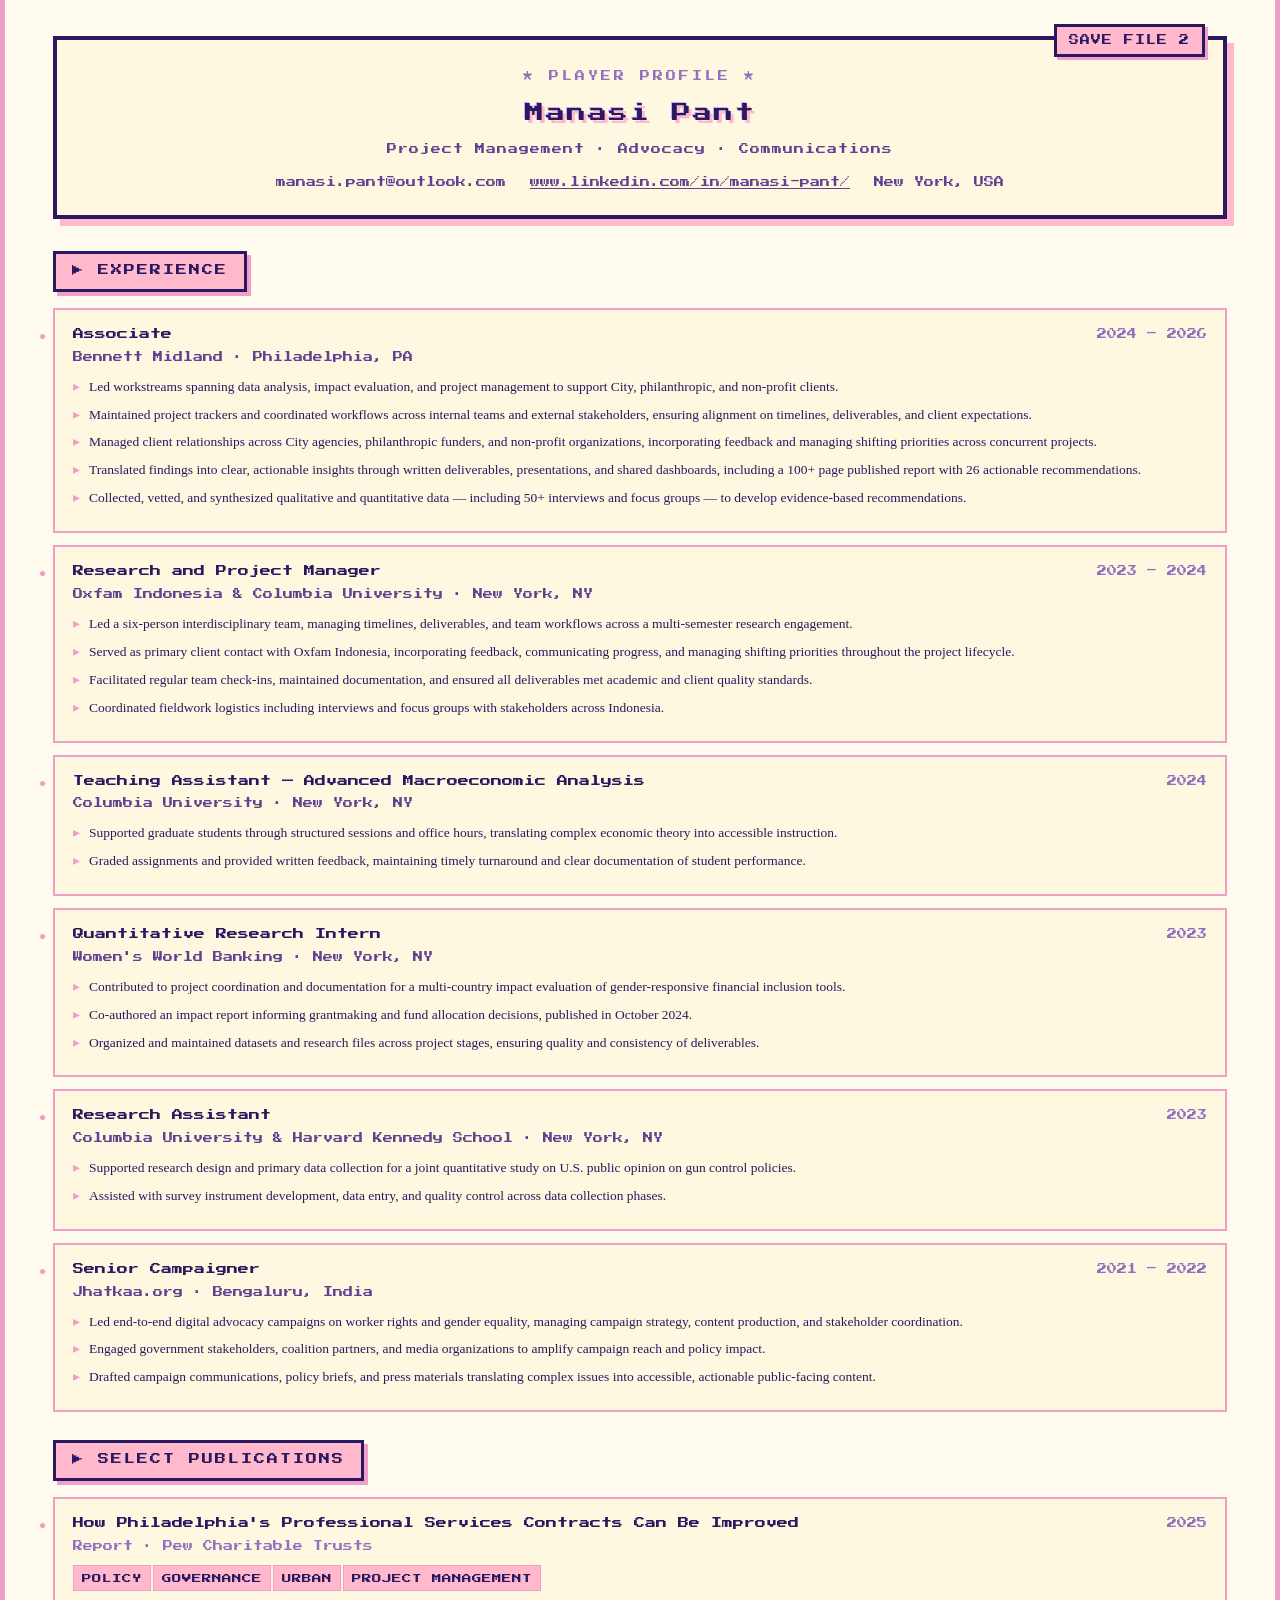
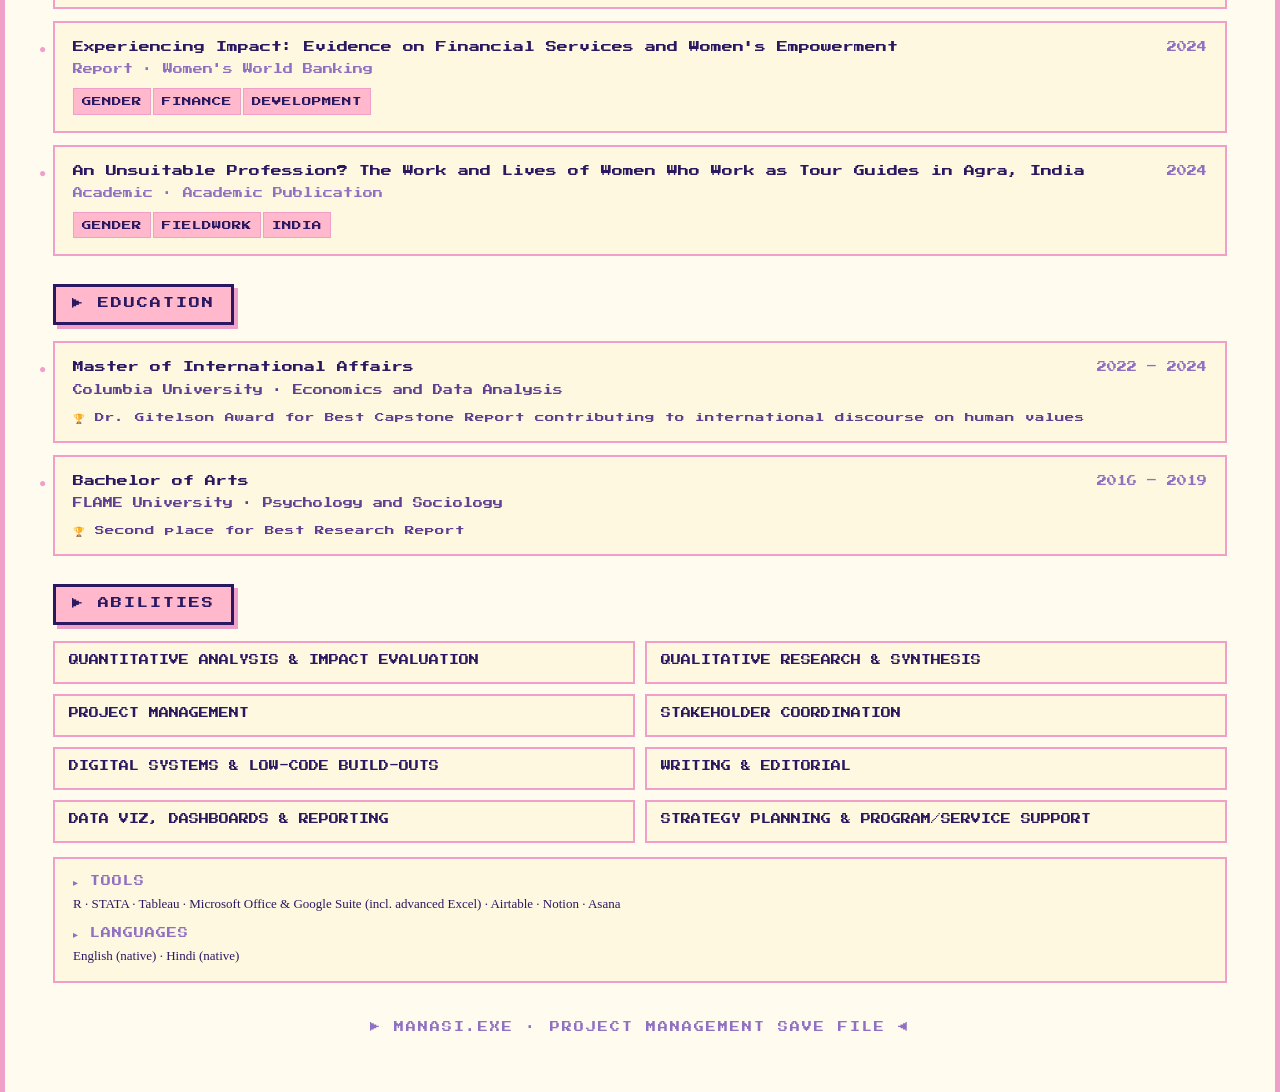
==== assets/resume-pm.html @ c0c70e9c "Add resume pages, career/publications tabs, skills from live site, deploy polish - Add video-game st" ====
<!DOCTYPE html>
<html lang="en">
<head>
  <meta charset="UTF-8" />
  <meta name="viewport" content="width=device-width, initial-scale=1.0" />
  <title>Manasi Pant — Project Management Resume</title>
  <link href="https://fonts.googleapis.com/css2?family=Press+Start+2P&display=swap" rel="stylesheet" />
  <style>
    :root {
      --pixel: "Press Start 2P", monospace;
      --text: #2A1860; --text-2: #604090; --text-light: #9070C0;
      --cream: #FFFBEE; --panel: #FFF8E0;
      --yellow: #FFE048; --sun-warm: #FFA820;
      --lavender: #C8AAFF; --blush: #FFB8CC; --mint: #90ECC0;
      --border-pink: #F0A0C8;
    }
    * { box-sizing: border-box; margin: 0; padding: 0; }
    body { background: var(--cream); color: var(--text); font-family: Georgia, serif; font-size: 14px; line-height: 1.7; }

    .page {
      width: 100%;
      padding: 36px 48px 56px;
      border-left: 5px solid var(--border-pink);
      border-right: 5px solid var(--border-pink);
      min-height: 100vh;
    }

    /* HEADER */
    .r-header { border: 4px solid var(--text); background: var(--panel); box-shadow: 7px 7px 0 var(--blush); padding: 28px 32px 24px; margin-bottom: 32px; position: relative; text-align: center; }
    .r-header::before { content: '★ PLAYER PROFILE ★'; font-family: var(--pixel); font-size: 10px; color: var(--text-light); letter-spacing: 3px; display: block; margin-bottom: 12px; }
    .r-slot-badge { position: absolute; top: -16px; right: 18px; background: var(--blush); border: 3px solid var(--text); font-family: var(--pixel); font-size: 10px; padding: 5px 12px; box-shadow: 3px 3px 0 var(--border-pink); letter-spacing: 1px; }
    .r-name { font-family: var(--pixel); font-size: 19px; text-shadow: 3px 3px 0 var(--blush), -1px -1px 0 var(--lavender); letter-spacing: 2px; margin-bottom: 12px; }
    .r-tagline { font-family: var(--pixel); font-size: 10px; color: var(--text-2); letter-spacing: 1px; margin-bottom: 16px; }
    .r-contact { display: flex; justify-content: center; gap: 24px; flex-wrap: wrap; font-family: var(--pixel); font-size: 10px; color: var(--text-2); }
    .r-contact a { color: var(--text-2); }

    /* SECTION */
    .r-section { margin-bottom: 28px; }
    .r-section-title { font-family: var(--pixel); font-size: 11px; letter-spacing: 2px; background: var(--blush); border: 3px solid var(--text); box-shadow: 4px 4px 0 var(--border-pink); padding: 8px 16px; display: inline-block; margin-bottom: 16px; }
    .r-section-title::before { content: '▶ '; }

    /* ENTRY */
    .r-entry { border: 2px solid var(--border-pink); background: var(--panel); padding: 16px 18px; margin-bottom: 12px; position: relative; }
    .r-entry::before { content: '●'; position: absolute; left: -16px; top: 16px; color: var(--border-pink); font-size: 12px; }
    .r-entry-header { display: flex; justify-content: space-between; align-items: flex-start; flex-wrap: wrap; gap: 4px; margin-bottom: 5px; }
    .r-role { font-family: var(--pixel); font-size: 11px; line-height: 1.6; }
    .r-date { font-family: var(--pixel); font-size: 10px; color: var(--text-light); white-space: nowrap; }
    .r-org { font-family: var(--pixel); font-size: 10px; color: var(--text-2); margin-bottom: 10px; }
    .r-award { font-family: var(--pixel); font-size: 9.5px; color: var(--text-2); margin-top: 5px; }
    .r-award::before { content: '🏆 '; }
    .r-bullets { list-style: none; padding: 0; }
    .r-bullets li { padding-left: 16px; position: relative; margin-bottom: 5px; font-size: 13.5px; line-height: 1.7; }
    .r-bullets li::before { content: '▸'; position: absolute; left: 0; color: var(--border-pink); }

    /* ABILITIES — text grid */
    .r-skills-grid { display: grid; grid-template-columns: 1fr 1fr; gap: 10px; }
    .r-skill-item { border: 2px solid var(--border-pink); background: var(--panel); padding: 10px 14px; }
    .r-skill-item-name { font-family: var(--pixel); font-size: 10px; color: var(--text); line-height: 1.5; margin-bottom: 4px; }
    .r-skill-item-desc { font-family: Georgia, serif; font-size: 12px; color: var(--text-2); font-style: italic; line-height: 1.5; }

    /* TOOLS & LANGUAGES */
    .r-tools-section { margin-top: 14px; border: 2px solid var(--border-pink); background: var(--panel); padding: 14px 18px; display: flex; flex-direction: column; gap: 10px; }
    .r-tools-row { display: flex; flex-direction: column; gap: 4px; }
    .r-tools-label { font-family: var(--pixel); font-size: 10px; color: var(--text-light); letter-spacing: 1px; }
    .r-tools-label::before { content: '▸ '; }
    .r-tools-val { font-family: Georgia, serif; font-size: 13px; color: var(--text); line-height: 1.6; }

    /* PUB TAG */
    .r-pub-tag { display: inline-block; font-family: var(--pixel); font-size: 9.5px; background: var(--blush); color: var(--text); border: 1px solid var(--border-pink); padding: 4px 8px; margin: 2px 2px 0 0; }
    .r-pub-type { font-family: var(--pixel); font-size: 10px; color: var(--text-light); margin-bottom: 5px; }

    /* FOOTER */
    .r-footer { text-align: center; font-family: var(--pixel); font-size: 10px; color: var(--text-light); margin-top: 36px; letter-spacing: 2px; }

    /* PRINT */
    @media print {
      body { background: #fff; }
      .page { border: none; padding: 20px 32px; }
      .r-header { box-shadow: none; }
      .r-entry { break-inside: avoid; }
      .r-section { break-inside: avoid; }
    }

    /* PHONE */
    @media (max-width: 600px) {
      .page { padding: 20px 16px 40px; border-left: 3px solid var(--border-pink); border-right: 3px solid var(--border-pink); }
      .r-name { font-size: 14px; }
      .r-tagline, .r-contact, .r-section-title, .r-role, .r-date, .r-org { font-size: 9px; }
      .r-skills-grid { grid-template-columns: 1fr; }
      .r-entry-header { flex-direction: column; }
      .r-date { white-space: normal; }
      .r-contact { gap: 12px; }
    }

    #loading { text-align: center; font-family: var(--pixel); font-size: 13px; color: var(--text-2); padding: 80px 0; letter-spacing: 2px; }
  </style>
</head>
<body>
<div class="page" id="page" style="display:none">
  <div class="r-header">
    <div class="r-slot-badge" id="r-slot"></div>
    <div class="r-name" id="r-name"></div>
    <div class="r-tagline" id="r-tagline"></div>
    <div class="r-contact" id="r-contact"></div>
  </div>

  <div class="r-section">
    <div class="r-section-title">EXPERIENCE</div>
    <div id="experience-list"></div>
  </div>

  <div class="r-section">
    <div class="r-section-title">SELECT PUBLICATIONS</div>
    <div id="publications-list"></div>
  </div>

  <div class="r-section">
    <div class="r-section-title">EDUCATION</div>
    <div id="education-list"></div>
  </div>

  <div class="r-section">
    <div class="r-section-title">ABILITIES</div>
    <div class="r-skills-grid" id="skills-grid"></div>
    <div class="r-tools-section" id="tools-section" style="display:none">
      <div class="r-tools-row" id="tools-row" style="display:none">
        <div class="r-tools-label">TOOLS</div>
        <div class="r-tools-val" id="tools-val"></div>
      </div>
      <div class="r-tools-row" id="langs-row" style="display:none">
        <div class="r-tools-label">LANGUAGES</div>
        <div class="r-tools-val" id="langs-val"></div>
      </div>
    </div>
  </div>

  <div class="r-footer">▶ MANASI.EXE · PROJECT MANAGEMENT SAVE FILE ◀</div>
</div>
<div id="loading">LOADING SAVE FILE…</div>

<script>
Promise.all([
  fetch('/content/resume-pm.json').then(r => r.json()),
  fetch('/content/skills.json').then(r => r.json())
])
.then(([d, sk]) => {
  document.getElementById('r-slot').textContent = d.slotLabel || 'SAVE FILE 2';
  document.getElementById('r-name').textContent = d.name || '';
  document.getElementById('r-tagline').textContent = d.tagline || '';
  document.getElementById('r-contact').innerHTML =
    (d.email ? '<span>' + d.email + '</span>' : '') +
    (d.linkedin ? '<span><a href="' + d.linkedin + '">' + d.linkedin.replace('https://','') + '</a></span>' : '') +
    (d.location ? '<span>' + d.location + '</span>' : '');

  // Experience
  const expEl = document.getElementById('experience-list');
  (d.experience || []).forEach(e => {
    const bullets = (e.bullets || []).map(b => '<li>' + b + '</li>').join('');
    expEl.innerHTML += '<div class="r-entry">' +
      '<div class="r-entry-header"><div class="r-role">' + e.role + '</div><div class="r-date">' + e.dates + '</div></div>' +
      '<div class="r-org">' + e.org + '</div>' +
      (bullets ? '<ul class="r-bullets">' + bullets + '</ul>' : '') +
      '</div>';
  });

  // Publications
  const pubEl = document.getElementById('publications-list');
  (d.publications || []).forEach(p => {
    const tags = (p.tags || []).map(t => '<span class="r-pub-tag">' + t + '</span>').join('');
    pubEl.innerHTML += '<div class="r-entry">' +
      '<div class="r-entry-header"><div class="r-role">' + p.title + '</div><div class="r-date">' + p.year + '</div></div>' +
      '<div class="r-pub-type">' + p.type + ' · ' + p.publisher + '</div>' +
      (tags ? '<div style="margin-top:8px">' + tags + '</div>' : '') +
      '</div>';
  });

  // Education
  const eduEl = document.getElementById('education-list');
  (d.education || []).forEach(e => {
    eduEl.innerHTML += '<div class="r-entry">' +
      '<div class="r-entry-header"><div class="r-role">' + e.degree + '</div><div class="r-date">' + e.dates + '</div></div>' +
      '<div class="r-org">' + e.institution + ' · ' + e.field + '</div>' +
      (e.award ? '<div class="r-award">' + e.award + '</div>' : '') +
      '</div>';
  });

  // Skills from skills.json — text grid, no bars
  const skEl = document.getElementById('skills-grid');
  (sk.skills || []).forEach(s => {
    skEl.innerHTML += '<div class="r-skill-item">' +
      '<div class="r-skill-item-name">' + s.name + '</div>' +
      (s.desc ? '<div class="r-skill-item-desc">' + s.desc + '</div>' : '') +
      '</div>';
  });

  // Tools & Languages
  const toolsSec = document.getElementById('tools-section');
  const toolsRow = document.getElementById('tools-row');
  const langsRow = document.getElementById('langs-row');
  if (sk.tools) {
    document.getElementById('tools-val').textContent = sk.tools;
    toolsRow.style.display = '';
    toolsSec.style.display = '';
  }
  if (sk.languages) {
    document.getElementById('langs-val').textContent = sk.languages;
    langsRow.style.display = '';
    toolsSec.style.display = '';
  }

  document.getElementById('loading').style.display = 'none';
  document.getElementById('page').style.display = 'block';
})
.catch(() => {
  document.getElementById('loading').textContent = 'ERROR LOADING SAVE FILE — run via local server (npx serve)';
});
</script>
</body>
</html>
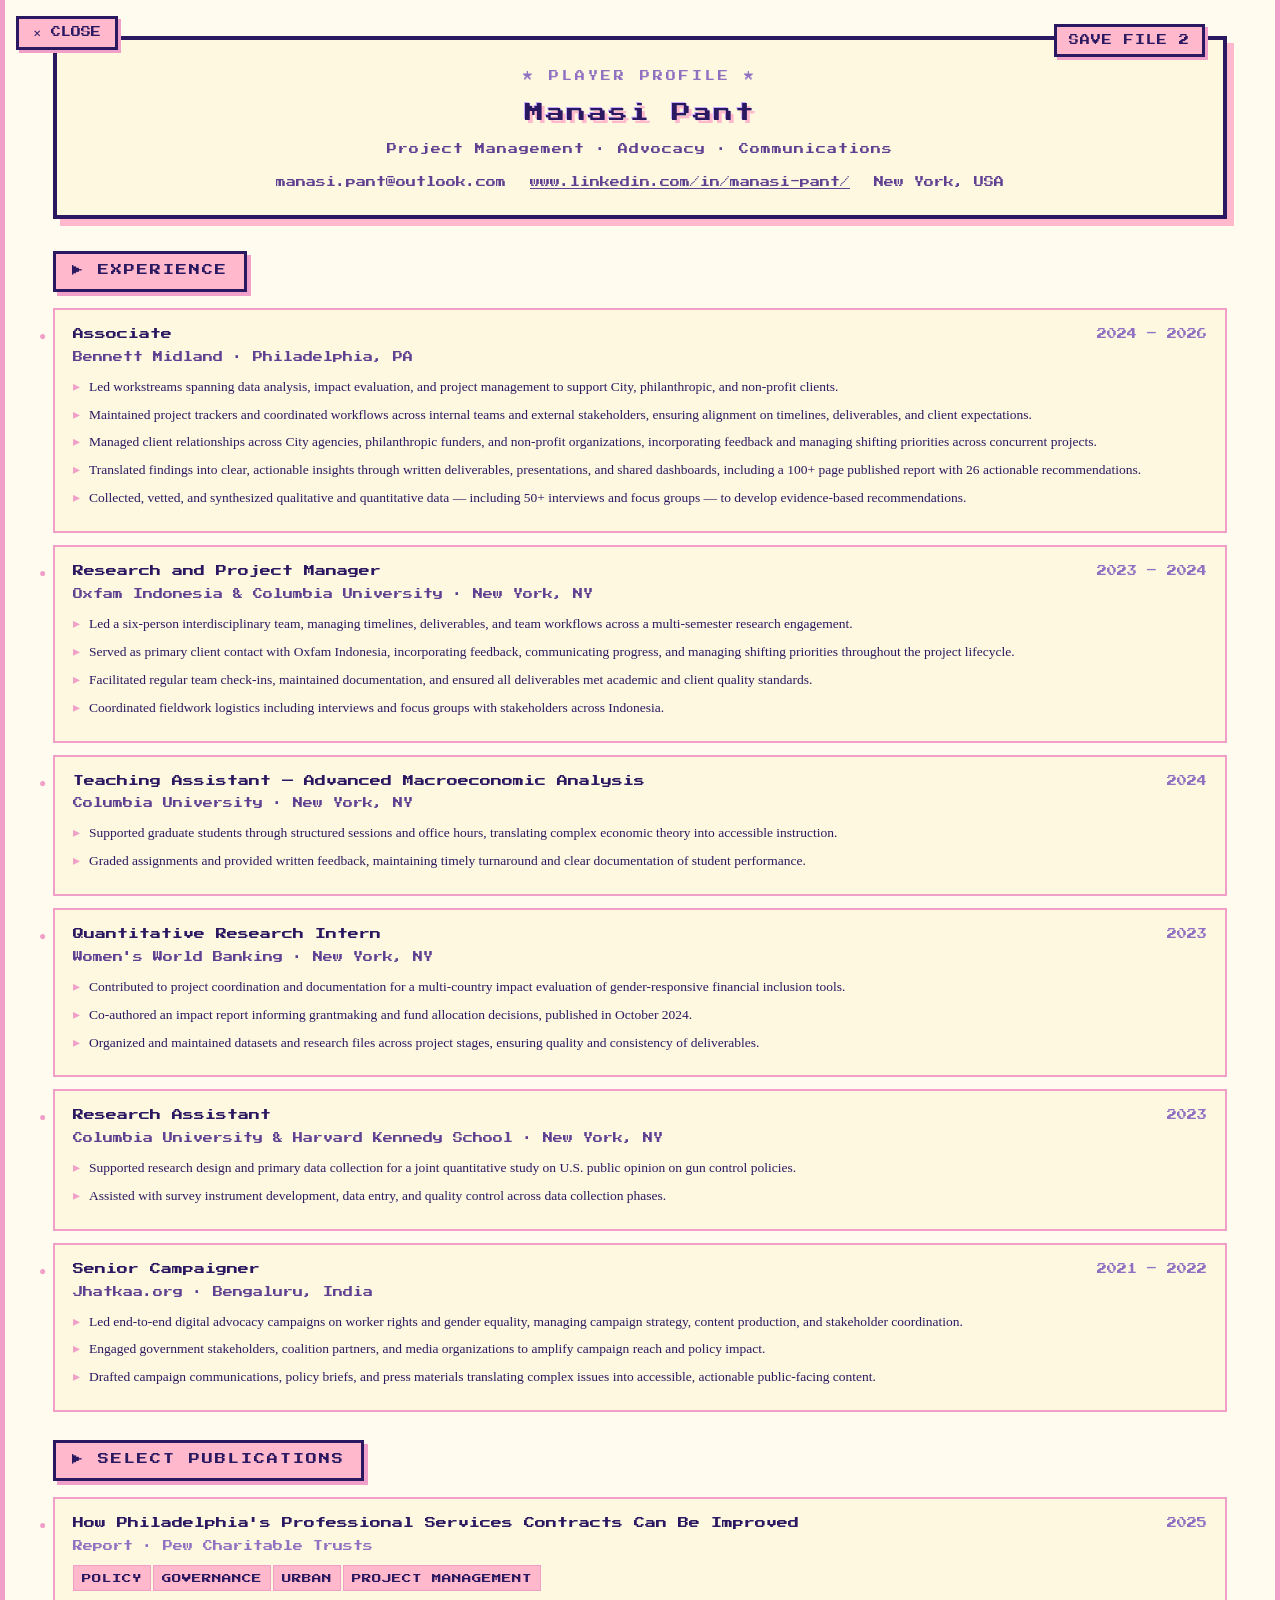
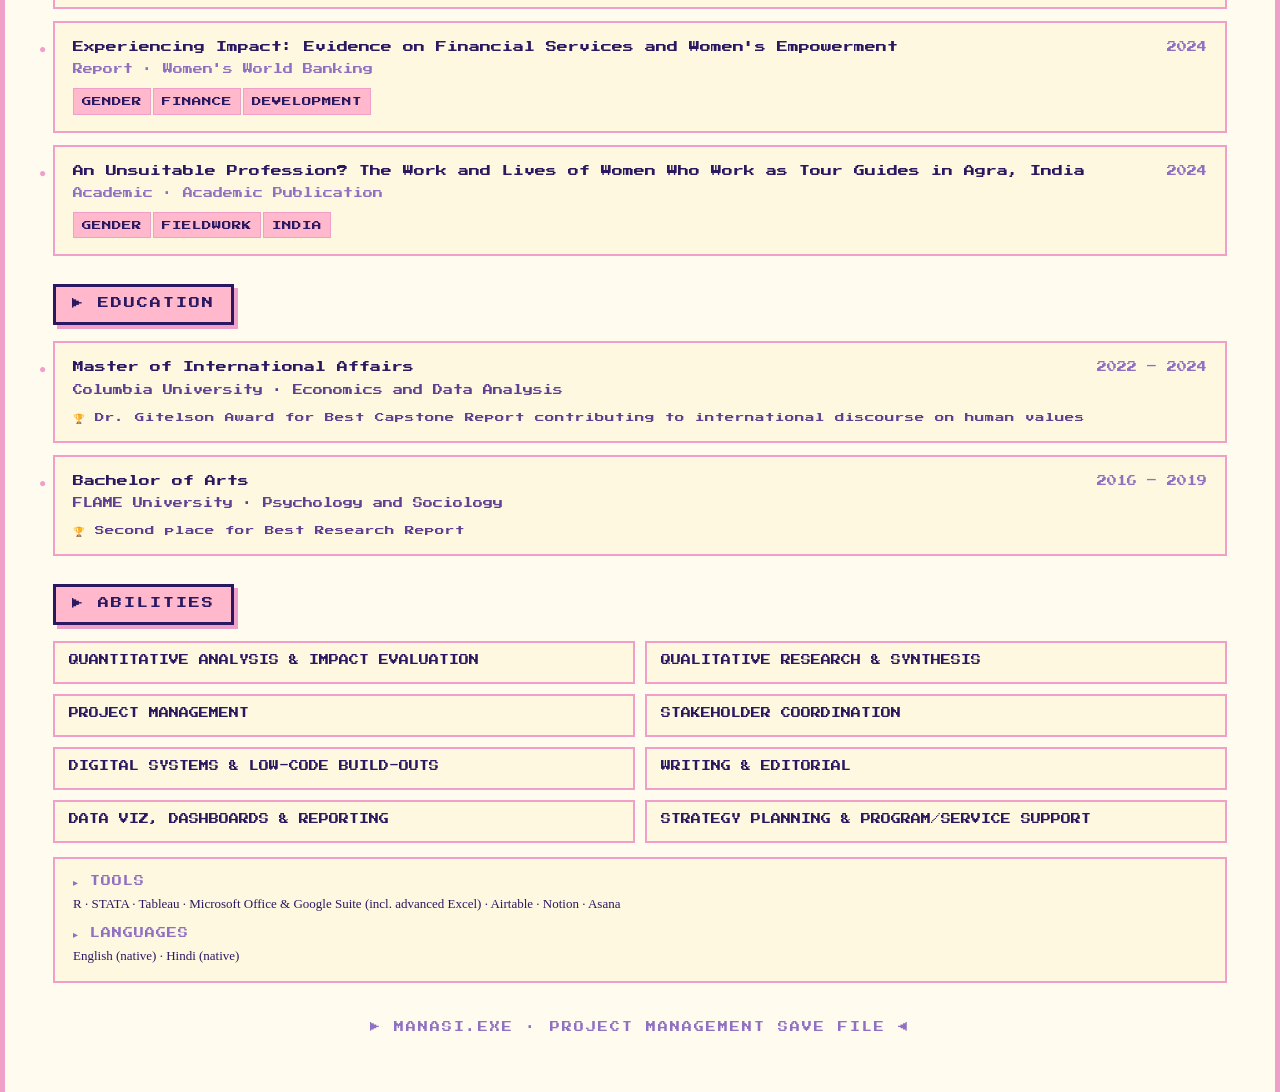
==== commit 0850d585: "Fix modal close buttons, baskets position, add resume back button - initResumePicker(): wire X butto" ====
--- a/assets/resume-pm.html
+++ b/assets/resume-pm.html
@@ -93,9 +93,19 @@
     }
 
     #loading { text-align: center; font-family: var(--pixel); font-size: 13px; color: var(--text-2); padding: 80px 0; letter-spacing: 2px; }
+    .r-back-btn {
+      position: fixed; top: 16px; left: 16px; z-index: 999;
+      font-family: var(--pixel); font-size: 10px;
+      background: var(--blush); color: var(--text);
+      border: 3px solid var(--text); padding: 8px 14px;
+      box-shadow: 3px 3px 0 var(--border-pink);
+      cursor: pointer; text-decoration: none; display: inline-block;
+    }
+    .r-back-btn:hover { background: var(--yellow); transform: translate(-1px,-1px); box-shadow: 4px 4px 0 var(--sun-warm); }
   </style>
 </head>
 <body>
+<button class="r-back-btn" onclick="window.close()">✕ CLOSE</button>
 <div class="page" id="page" style="display:none">
   <div class="r-header">
     <div class="r-slot-badge" id="r-slot"></div>
